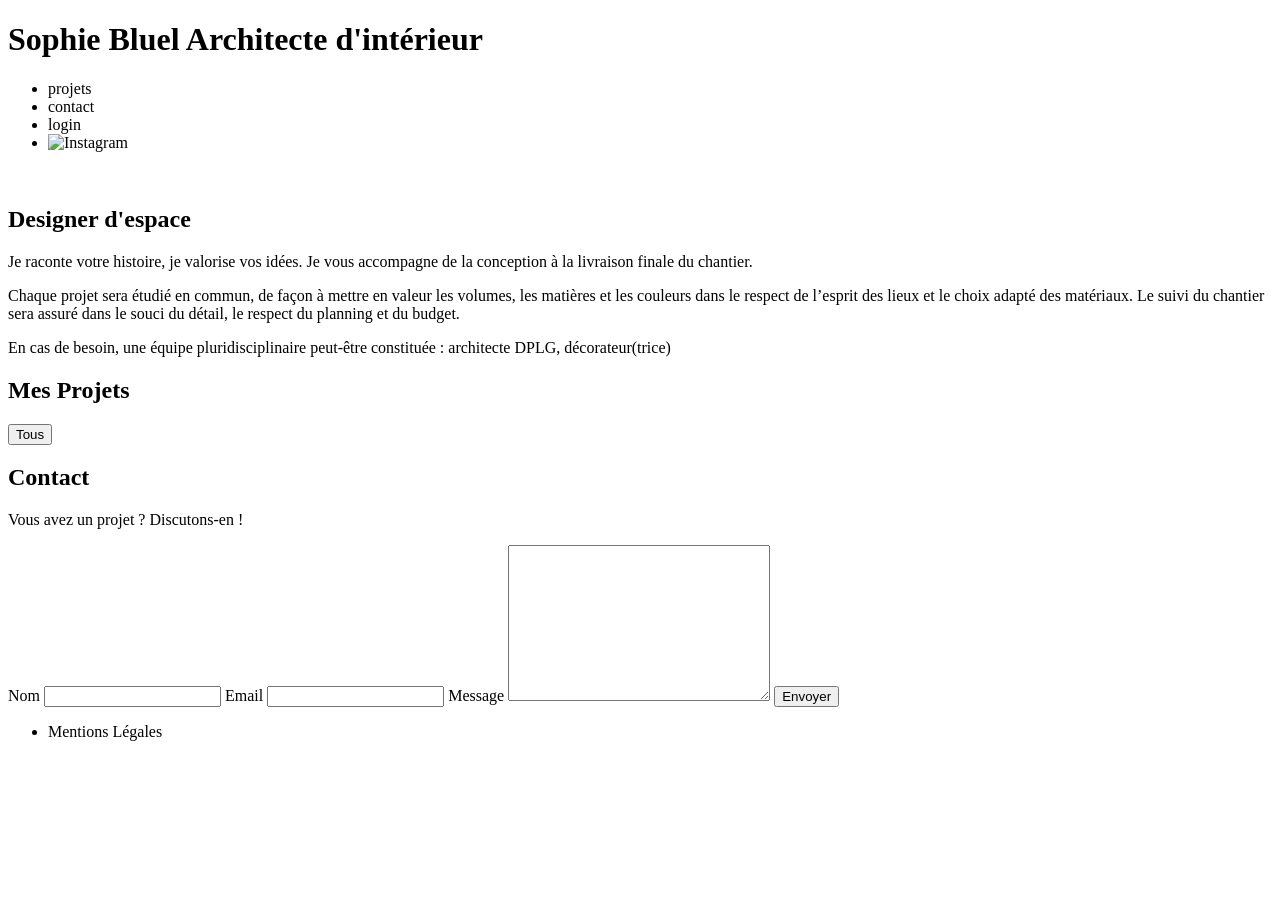
==== FrontEnd/index.html @ c4584be7 "creation des boutons de filtres depuis API" ====
<!DOCTYPE html>
<html lang="fr">
<head>
	<meta charset="UTF-8">
	<title>Sophie Bluel - Architecte d'intérieur</title>
	<meta name="viewport" content="width=device-width, initial-scale=1.0">
	<link rel="preconnect" href="https://fonts.googleapis.com">
	<link rel="preconnect" href="https://fonts.gstatic.com" crossorigin>
	<link href="https://fonts.googleapis.com/css2?family=Syne:wght@700;800&family=Work+Sans&display=swap" rel="stylesheet">
	<meta name="description" content="">
	<link rel="stylesheet" href="./assets/style.css">
</head>
<body>
<header>
	<h1>Sophie Bluel <span>Architecte d'intérieur</span></h1>
	<nav>
		<ul>
			<li>projets</li>
			<li>contact</li>
			<li>login</li>
			<li><img src="./assets/icons/instagram.png" alt="Instagram"></li>
		</ul>
	</nav>
</header>
<main>
	<section id="introduction">
		<figure>
			<img src="./assets/images/sophie-bluel.png" alt="">
		</figure>
		<article>
			<h2>Designer d'espace</h2>
			<p>Je raconte votre histoire, je valorise vos idées. Je vous accompagne de la conception à la livraison finale du chantier.</p>
			<p>Chaque projet sera étudié en commun, de façon à mettre en valeur les volumes, les matières et les couleurs dans le respect de l’esprit des lieux et le choix adapté des matériaux. Le suivi du chantier sera assuré dans le souci du détail, le respect du planning et du budget.</p>
			<p>En cas de besoin, une équipe pluridisciplinaire peut-être constituée : architecte DPLG, décorateur(trice)</p>
		</article>
	</section>
	<section id="portfolio">
		<h2>Mes Projets</h2>
		<div class="filters"></div>
		<div class="gallery"></div>
	</section>
	<section id="contact">
		<h2>Contact</h2>
		<p>Vous avez un projet ? Discutons-en !</p>
		<form action="#" method="post">
			<label for="name">Nom</label>
			<input type="text" name="name" id="name">
			<label for="email">Email</label>
			<input type="email" name="email" id="email">
			<label for="message">Message</label>
			<textarea name="message" id="message" cols="30" rows="10"></textarea>
			<input type="submit" value="Envoyer">
		</form>
	</section>
</main>

<footer>
	<nav>
		<ul>
			<li>Mentions Légales</li>
		</ul>
	</nav>
</footer>
<script src="./script.js"></script>
</body>
</html>
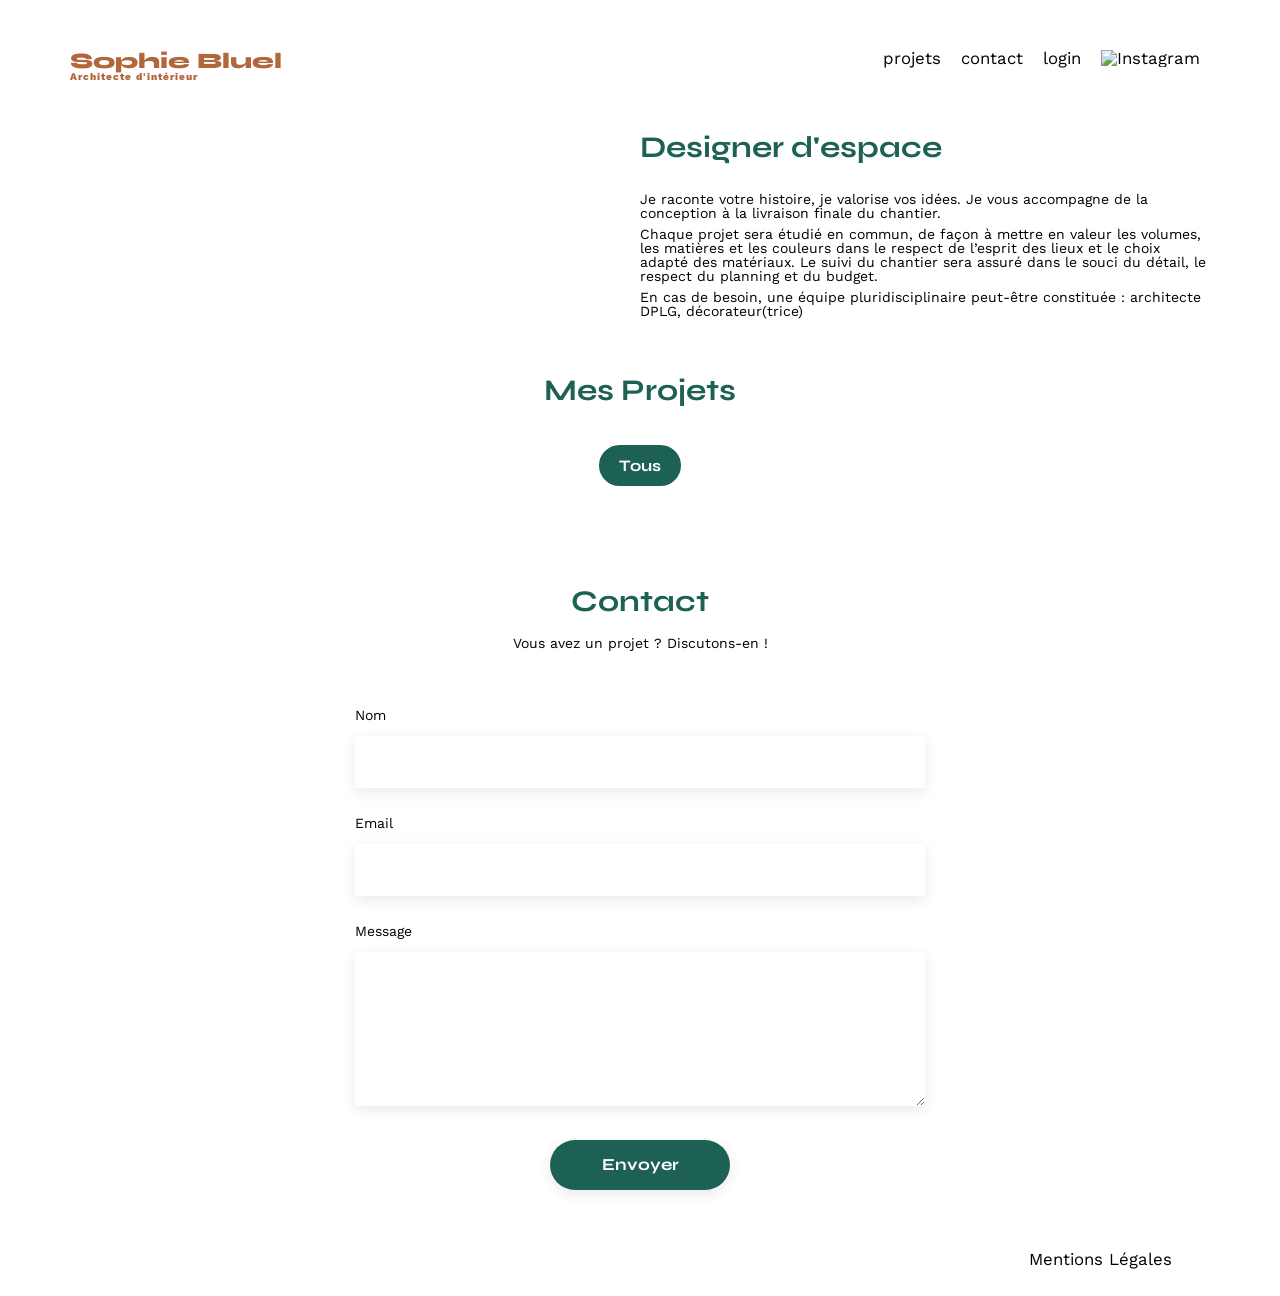
==== commit 9d4c6e52: "ad login html" ====
--- a/FrontEnd/index.html
+++ b/FrontEnd/index.html
@@ -61,6 +61,7 @@
 		</ul>
 	</nav>
 </footer>
+<script src="./api.js"></script>
 <script src="./script.js"></script>
 </body>
 </html>
--- a/FrontEnd/assets/style.css
+++ b/FrontEnd/assets/style.css
@@ -0,0 +1,255 @@
+/* http://meyerweb.com/eric/tools/css/reset/
+   v2.0 | 20110126
+   License: none (public domain)
+*/
+
+html, body, div, span, applet, object, iframe,
+h1, h2, h3, h4, h5, h6, p, blockquote, pre,
+a, abbr, acronym, address, big, cite, code,
+del, dfn, em, img, ins, kbd, q, s, samp,
+small, strike, strong, sub, sup, tt, var,
+b, u, i, center,
+dl, dt, dd, ol, ul, li,
+fieldset, form, label, legend,
+table, caption, tbody, tfoot, thead, tr, th, td,
+article, aside, canvas, details, embed,
+figure, figcaption, footer, header, hgroup,
+menu, nav, output, ruby, section, summary,
+time, mark, audio, video {
+	margin: 0;
+	padding: 0;
+	border: 0;
+	font-size: 100%;
+	font: inherit;
+	vertical-align: baseline;
+}
+/* HTML5 display-role reset for older browsers */
+article, aside, details, figcaption, figure,
+footer, header, hgroup, menu, nav, section {
+	display: block;
+}
+body {
+	line-height: 1;
+}
+ol, ul {
+	list-style: none;
+}
+blockquote, q {
+	quotes: none;
+}
+blockquote:before, blockquote:after,
+q:before, q:after {
+	content: '';
+	content: none;
+}
+table {
+	border-collapse: collapse;
+	border-spacing: 0;
+}
+/** end reset css**/
+body {
+	max-width: 1140px;
+	margin:auto;
+	font-family: 'Work Sans' ;
+	font-size: 14px;
+}
+header {
+	display: flex;
+	justify-content: space-between;
+	margin: 50px 0
+}
+section {
+	margin: 50px 0
+}
+
+h1{
+	display: flex;
+	flex-direction: column;
+	font-family: 'Syne';
+	font-size: 22px;
+	font-weight: 800;
+	color: #B1663C
+}
+
+h1 > span {
+	font-family: 'Work Sans';
+	font-size:10px;
+	letter-spacing: 0.1em;
+
+}
+
+h2{
+	font-family: 'Syne';
+	font-weight: 700;
+	font-size: 30px;
+	color: #1D6154
+}
+nav ul {
+	display: flex;
+	align-items: center;
+	list-style-type: none;
+
+}
+nav li {
+	padding: 0 10px;
+	font-size: 1.2em;
+}
+
+li:hover {
+	color: #B1663C;
+}
+#introduction {
+	display: flex;
+	align-items: center;
+}
+#introduction figure {
+	flex: 1
+}
+#introduction img {
+	display: block;
+	margin: auto;
+	width: 80%;
+}
+
+#introduction article {
+	flex: 1
+}
+#introduction h2 {
+	margin-bottom: 1em;
+}
+
+#introduction p {
+	margin-bottom: 0.5em;
+}
+#portfolio h2 {
+	text-align: center;
+	margin-bottom: 1em;
+}
+.filters {
+	display: flex;
+	justify-content: center;
+	flex-wrap: wrap;
+	gap: 10px;
+	margin: 40px 0 50px;
+}
+.filters button {
+	font-family: 'Syne', sans-serif;
+	font-size: 16px;
+	font-weight: 700;
+	color: #1D6154;
+	background-color: transparent;
+	border: 2px solid #1D6154;
+	padding: 9px 18px;
+	border-radius: 60px;
+	cursor: pointer;
+	
+}
+.filters button.active {
+	background-color: #1D6154;
+	color: white;
+}
+.gallery {
+	width: 100%;
+	display: grid;
+	grid-template-columns: 1fr 1fr 1fr;
+	grid-column-gap: 20px;
+	grid-row-gap: 20px;
+}
+
+.gallery img {
+	width: 100%;
+
+}
+#contact {
+	width: 50%;
+margin: auto;
+}
+#contact > * {
+	text-align: center;
+
+}
+#contact h2{
+	margin-bottom: 20px;
+}
+#contact form {
+	text-align: left;
+	margin-top:30px;
+	display: flex;
+	flex-direction: column;
+}
+
+#contact input {
+	height: 50px;
+	font-size: 1.2em;
+	border: none;
+	box-shadow: 0px 4px 14px rgba(0, 0, 0, 0.09);
+}
+#contact label {
+	margin: 2em 0 1em 0;
+}
+#contact textarea {
+	border: none;
+	box-shadow: 0px 4px 14px rgba(0, 0, 0, 0.09);
+}
+
+input[type="submit"]{
+	font-family: 'Syne';
+	font-weight: 700;
+	color: white;
+	background-color: #1D6154;
+	margin : 2em auto ;
+	width: 180px;
+	text-align: center;
+	border-radius: 60px ;
+}
+
+footer nav ul {
+	display: flex;
+	justify-content: flex-end;
+	margin: 2em
+}
+
+.login {
+	width: 380px;
+	max-width: 90%;
+	margin: 150px auto;
+}
+
+.login h2 {
+	text-align: center;
+	margin-bottom: 30px;
+}
+
+
+.login form {
+	display: flex;
+	flex-direction: column;
+}
+.login label {
+	margin-bottom: 7px;
+}
+
+ .login input[TYPE="email"], 
+ .login input[TYPE="password"] {
+	height: 50px;
+	border: none;
+	Background-color: #F6F6F6;
+	box-shadow: 0px 4px 14px rgba(0, 0, 0, 0.09);
+	margin-bottom: 30px;
+	padding: 0 12px;
+	font: inherit;
+}
+.login a {
+	display: block;
+	text-align: center;
+	color: inherit;
+	text-decoration: underline;
+}
+
+.login input[type="submit"] {
+	height: 36px;
+	border: none;
+	margin: 7px auto 28px;
+	cursor: pointer;
+	
+	} 
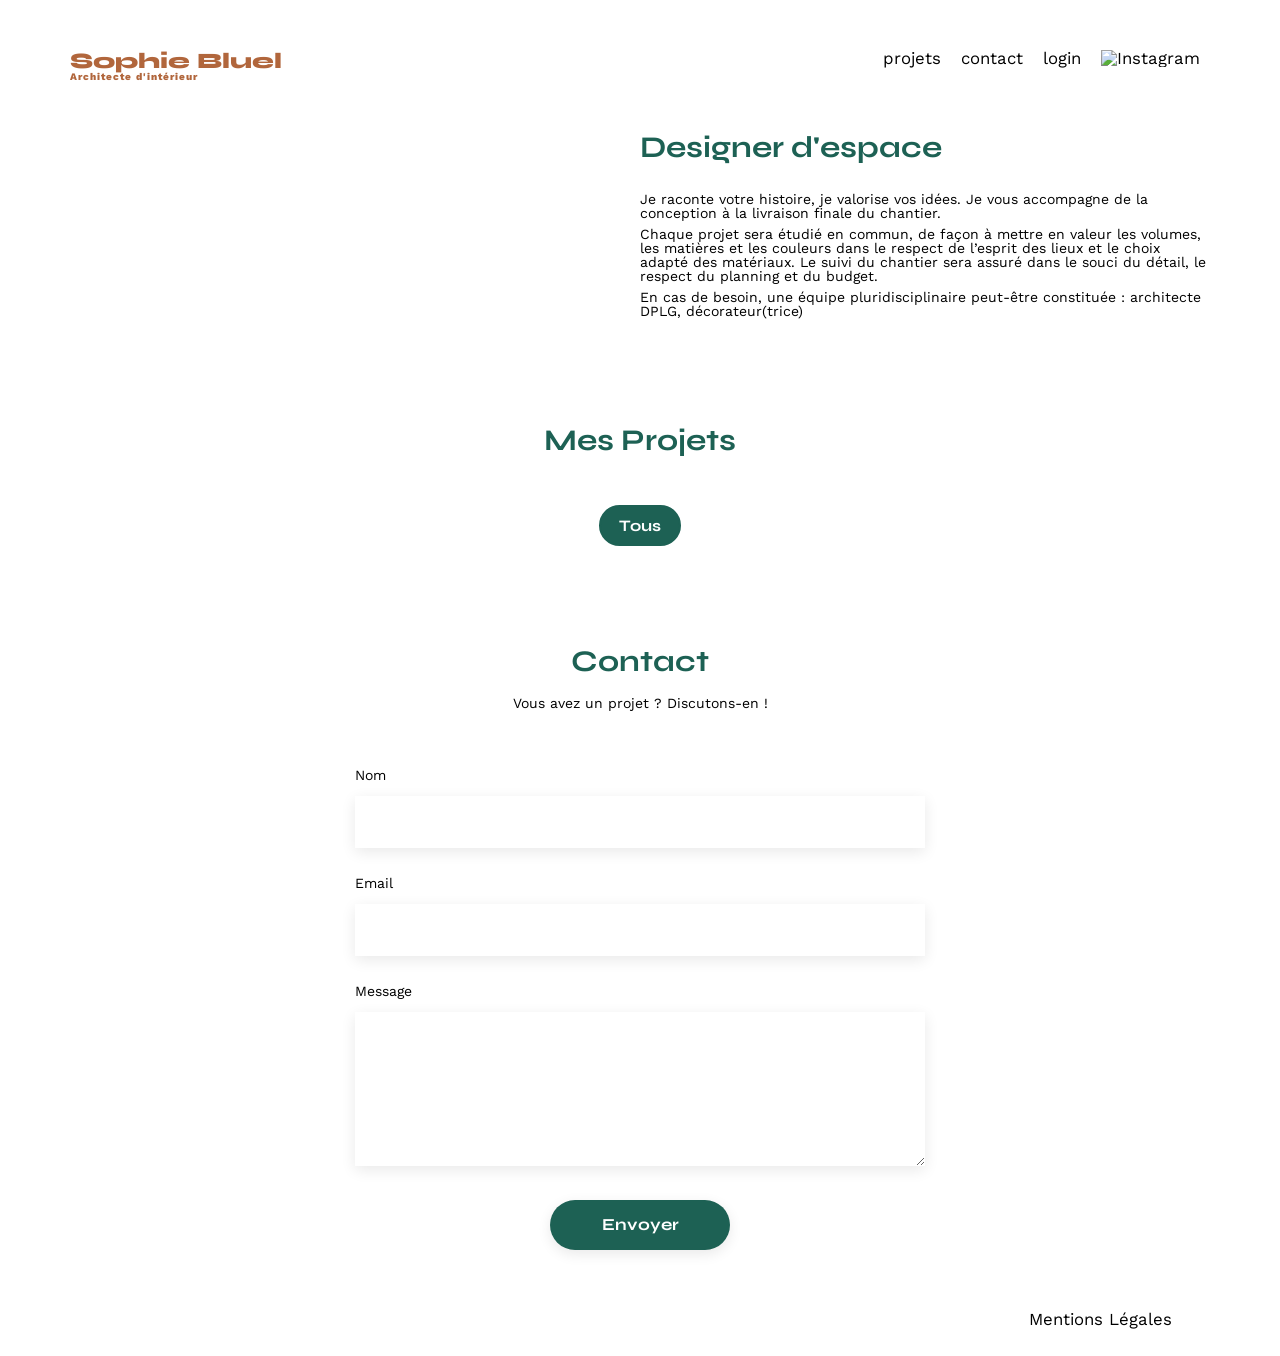
==== commit 52c338b9: "ajout mode edition+deconnexion" ====
--- a/FrontEnd/index.html
+++ b/FrontEnd/index.html
@@ -9,15 +9,20 @@
 	<link href="https://fonts.googleapis.com/css2?family=Syne:wght@700;800&family=Work+Sans&display=swap" rel="stylesheet">
 	<meta name="description" content="">
 	<link rel="stylesheet" href="./assets/style.css">
+	<link rel="stylesheet" href="https://cdnjs.cloudflare.com/ajax/libs/font-awesome/6.5.2/css/all.min.css">
 </head>
 <body>
+	<div class="auth-banner" hidden>
+		<i class="fa-regular fa-pen-to-square" aria-hidden="true"></i>Mode édition
+	</div>
+	
 <header>
 	<h1>Sophie Bluel <span>Architecte d'intérieur</span></h1>
 	<nav>
 		<ul>
 			<li>projets</li>
 			<li>contact</li>
-			<li>login</li>
+			<li><a href="./login.html" class="auth-link">login</a></li>
 			<li><img src="./assets/icons/instagram.png" alt="Instagram"></li>
 		</ul>
 	</nav>
@@ -35,7 +40,11 @@
 		</article>
 	</section>
 	<section id="portfolio">
-		<h2>Mes Projets</h2>
+		<div class="portfolio-heading">
+			<h2>Mes Projets</h2>
+			<button type="button" class="edit-projects" hidden>
+				<i class="fa-regular fa-pen-to-square" aria-hidden="true"></i>modifier
+		</div>
 		<div class="filters"></div>
 		<div class="gallery"></div>
 	</section>
--- a/FrontEnd/assets/style.css
+++ b/FrontEnd/assets/style.css
@@ -3,19 +3,87 @@
    License: none (public domain)
 */
 
-html, body, div, span, applet, object, iframe,
-h1, h2, h3, h4, h5, h6, p, blockquote, pre,
-a, abbr, acronym, address, big, cite, code,
-del, dfn, em, img, ins, kbd, q, s, samp,
-small, strike, strong, sub, sup, tt, var,
-b, u, i, center,
-dl, dt, dd, ol, ul, li,
-fieldset, form, label, legend,
-table, caption, tbody, tfoot, thead, tr, th, td,
-article, aside, canvas, details, embed,
-figure, figcaption, footer, header, hgroup,
-menu, nav, output, ruby, section, summary,
-time, mark, audio, video {
+html,
+body,
+div,
+span,
+applet,
+object,
+iframe,
+h1,
+h2,
+h3,
+h4,
+h5,
+h6,
+p,
+blockquote,
+pre,
+a,
+abbr,
+acronym,
+address,
+big,
+cite,
+code,
+del,
+dfn,
+em,
+img,
+ins,
+kbd,
+q,
+s,
+samp,
+small,
+strike,
+strong,
+sub,
+sup,
+tt,
+var,
+b,
+u,
+i,
+center,
+dl,
+dt,
+dd,
+ol,
+ul,
+li,
+fieldset,
+form,
+label,
+legend,
+table,
+caption,
+tbody,
+tfoot,
+thead,
+tr,
+th,
+td,
+article,
+aside,
+canvas,
+details,
+embed,
+figure,
+figcaption,
+footer,
+header,
+hgroup,
+menu,
+nav,
+output,
+ruby,
+section,
+summary,
+time,
+mark,
+audio,
+video {
 	margin: 0;
 	padding: 0;
 	border: 0;
@@ -23,46 +91,68 @@
 	font: inherit;
 	vertical-align: baseline;
 }
+
 /* HTML5 display-role reset for older browsers */
-article, aside, details, figcaption, figure,
-footer, header, hgroup, menu, nav, section {
+article,
+aside,
+details,
+figcaption,
+figure,
+footer,
+header,
+hgroup,
+menu,
+nav,
+section {
 	display: block;
 }
+
 body {
 	line-height: 1;
 }
-ol, ul {
+
+ol,
+ul {
 	list-style: none;
 }
-blockquote, q {
+
+blockquote,
+q {
 	quotes: none;
 }
-blockquote:before, blockquote:after,
-q:before, q:after {
+
+blockquote:before,
+blockquote:after,
+q:before,
+q:after {
 	content: '';
 	content: none;
 }
+
 table {
 	border-collapse: collapse;
 	border-spacing: 0;
 }
+
 /** end reset css**/
 body {
 	max-width: 1140px;
-	margin:auto;
-	font-family: 'Work Sans' ;
+	margin: auto;
+	font-family: 'Work Sans';
 	font-size: 14px;
 }
+
 header {
 	display: flex;
 	justify-content: space-between;
 	margin: 50px 0
 }
+
 section {
 	margin: 50px 0
 }
 
-h1{
+h1 {
 	display: flex;
 	flex-direction: column;
 	font-family: 'Syne';
@@ -71,25 +161,27 @@
 	color: #B1663C
 }
 
-h1 > span {
+h1>span {
 	font-family: 'Work Sans';
-	font-size:10px;
+	font-size: 10px;
 	letter-spacing: 0.1em;
 
 }
 
-h2{
+h2 {
 	font-family: 'Syne';
 	font-weight: 700;
 	font-size: 30px;
 	color: #1D6154
 }
+
 nav ul {
 	display: flex;
 	align-items: center;
 	list-style-type: none;
 
 }
+
 nav li {
 	padding: 0 10px;
 	font-size: 1.2em;
@@ -98,13 +190,25 @@
 li:hover {
 	color: #B1663C;
 }
+
+nav a {
+	text-decoration: none;
+	color: inherit;
+}
+
+nav a.current-page {
+	font-weight: 700;
+}
+
 #introduction {
 	display: flex;
 	align-items: center;
 }
+
 #introduction figure {
 	flex: 1
 }
+
 #introduction img {
 	display: block;
 	margin: auto;
@@ -114,6 +218,7 @@
 #introduction article {
 	flex: 1
 }
+
 #introduction h2 {
 	margin-bottom: 1em;
 }
@@ -121,10 +226,12 @@
 #introduction p {
 	margin-bottom: 0.5em;
 }
+
 #portfolio h2 {
 	text-align: center;
 	margin-bottom: 1em;
 }
+
 .filters {
 	display: flex;
 	justify-content: center;
@@ -132,6 +239,7 @@
 	gap: 10px;
 	margin: 40px 0 50px;
 }
+
 .filters button {
 	font-family: 'Syne', sans-serif;
 	font-size: 16px;
@@ -142,12 +250,14 @@
 	padding: 9px 18px;
 	border-radius: 60px;
 	cursor: pointer;
-	
-}
+
+}
+
 .filters button.active {
 	background-color: #1D6154;
 	color: white;
 }
+
 .gallery {
 	width: 100%;
 	display: grid;
@@ -160,20 +270,24 @@
 	width: 100%;
 
 }
+
 #contact {
 	width: 50%;
-margin: auto;
-}
-#contact > * {
-	text-align: center;
-
-}
-#contact h2{
+	margin: auto;
+}
+
+#contact>* {
+	text-align: center;
+
+}
+
+#contact h2 {
 	margin-bottom: 20px;
 }
+
 #contact form {
 	text-align: left;
-	margin-top:30px;
+	margin-top: 30px;
 	display: flex;
 	flex-direction: column;
 }
@@ -184,23 +298,25 @@
 	border: none;
 	box-shadow: 0px 4px 14px rgba(0, 0, 0, 0.09);
 }
+
 #contact label {
 	margin: 2em 0 1em 0;
 }
+
 #contact textarea {
 	border: none;
 	box-shadow: 0px 4px 14px rgba(0, 0, 0, 0.09);
 }
 
-input[type="submit"]{
+input[type="submit"] {
 	font-family: 'Syne';
 	font-weight: 700;
 	color: white;
 	background-color: #1D6154;
-	margin : 2em auto ;
+	margin: 2em auto;
 	width: 180px;
 	text-align: center;
-	border-radius: 60px ;
+	border-radius: 60px;
 }
 
 footer nav ul {
@@ -225,12 +341,13 @@
 	display: flex;
 	flex-direction: column;
 }
+
 .login label {
 	margin-bottom: 7px;
 }
 
- .login input[TYPE="email"], 
- .login input[TYPE="password"] {
+.login input[TYPE="email"],
+.login input[TYPE="password"] {
 	height: 50px;
 	border: none;
 	Background-color: #F6F6F6;
@@ -239,6 +356,7 @@
 	padding: 0 12px;
 	font: inherit;
 }
+
 .login a {
 	display: block;
 	text-align: center;
@@ -251,5 +369,52 @@
 	border: none;
 	margin: 7px auto 28px;
 	cursor: pointer;
-	
-	} +
+}
+
+.login-error {
+	color: red;
+	text-align: center;
+	margin-top: 10px;
+	margin-bottom: 10px;
+}
+
+.auth-banner {
+	background-color: #000;
+	color: white;
+	text-align: center;
+	padding: 15px 0;
+	width: 100vw;
+	margin-left: calc(50% - 50vw);
+}
+
+.auth-banner i {
+	margin-right: 8px;
+}
+
+.portfolio-heading {
+	display: flex;
+	justify-content: center;
+	align-items: center;
+	gap: 25px;
+	margin-bottom: 50px;
+	margin-top: 100px;
+
+}
+
+.edit-projects {
+	background-color: transparent;
+	border: none;
+	padding: 0;
+	font: inherit;
+	color: black;
+	cursor: pointer;
+}
+
+.edit-projects i {
+	margin-right: 8px;
+}
+
+#portfolio .portfolio-heading h2 {
+	margin: 0;
+}
